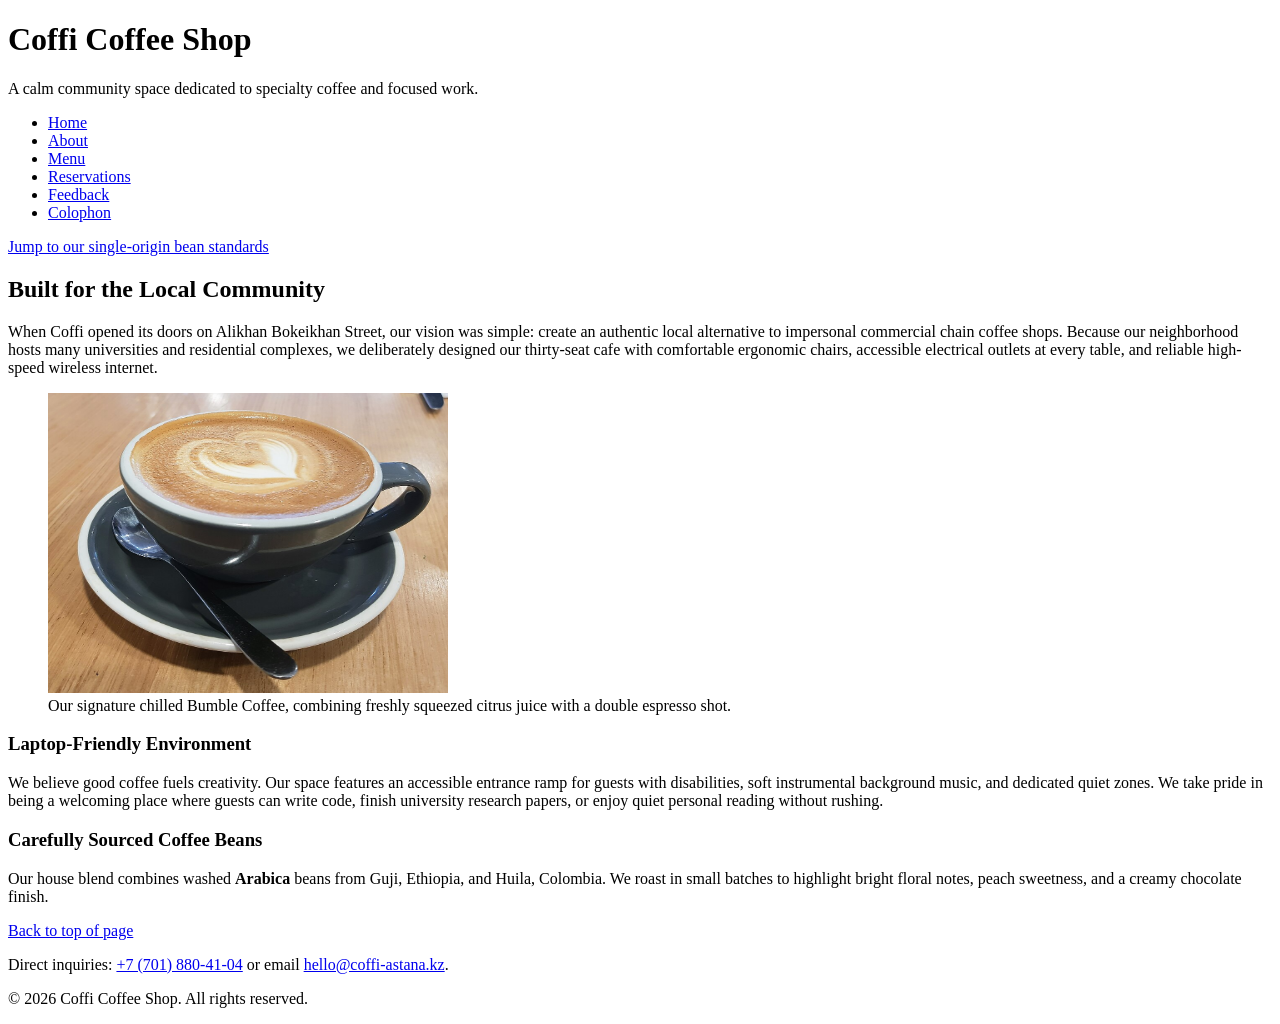
==== about.html @ 6629ebd6 "update author name to Samrat Zhasulan and add Coffi wireframe sketch" ====
<!DOCTYPE html>
<html lang="en">
<head>
  <meta charset="UTF-8">
  <meta name="viewport" content="width=device-width, initial-scale=1.0">
  <meta name="description" content="Discover the story, bean sourcing, and study-friendly atmosphere of Coffi coffee shop on Alikhan Bokeikhan Street in Astana.">
  <meta name="author" content="Samrat Zhasulan">
  <!-- Author: Samrat Zhasulan -->
  <title>About Coffi - Coffee Philosophy and Atmosphere</title>
</head>
<body id="top">
  <header>
    <h1>Coffi Coffee Shop</h1>
    <p>A calm community space dedicated to specialty coffee and focused work.</p>
    <nav>
      <ul>
        <li><a href="index.html">Home</a></li>
        <li><a href="about.html">About</a></li>
        <li><a href="menu.html">Menu</a></li>
        <li><a href="booking.html">Reservations</a></li>
        <li><a href="feedback.html">Feedback</a></li>
        <li><a href="colophon.html">Colophon</a></li>
      </ul>
    </nav>
  </header>
  <main>
    <p><a href="#coffee-standards">Jump to our single-origin bean standards</a></p>
    <!-- Why: I used <article> because the history and community role of Coffi is a complete self-contained narrative. -->
    <article>
      <h2>Built for the Local Community</h2>
      <p>When Coffi opened its doors on Alikhan Bokeikhan Street, our vision was simple: create an authentic local alternative to impersonal commercial chain coffee shops. Because our neighborhood hosts many universities and residential complexes, we deliberately designed our thirty-seat cafe with comfortable ergonomic chairs, accessible electrical outlets at every table, and reliable high-speed wireless internet.</p>
      <figure>
        <img src="images/bumble-coffee.jpg" alt="A freshly prepared cold bumble coffee layered with espresso and natural orange juice" width="400" height="300">
        <figcaption>Our signature chilled Bumble Coffee, combining freshly squeezed citrus juice with a double espresso shot.</figcaption>
      </figure>
      <!-- Why: I used <section> inside the article to group distinct thematic points about workspace accessibility. -->
      <section id="workspace-concept">
        <h3>Laptop-Friendly Environment</h3>
        <p>We believe good coffee fuels creativity. Our space features an accessible entrance ramp for guests with disabilities, soft instrumental background music, and dedicated quiet zones. We take pride in being a welcoming place where guests can write code, finish university research papers, or enjoy quiet personal reading without rushing.</p>
      </section>
      <section id="coffee-standards">
        <h3>Carefully Sourced Coffee Beans</h3>
        <p>Our house blend combines washed <b>Arabica</b> beans from Guji, Ethiopia, and Huila, Colombia. We roast in small batches to highlight bright floral notes, peach sweetness, and a creamy chocolate finish.</p>
        <p><a href="#top">Back to top of page</a></p>
      </section>
    </article>
  </main>
  <footer>
    <p>Direct inquiries: <a href="tel:+77018804104">+7 (701) 880-41-04</a> or email <a href="mailto:hello@coffi-astana.kz">hello@coffi-astana.kz</a>.</p>
    <p>&copy; 2026 Coffi Coffee Shop. All rights reserved.</p>
  </footer>
</body>
</html>
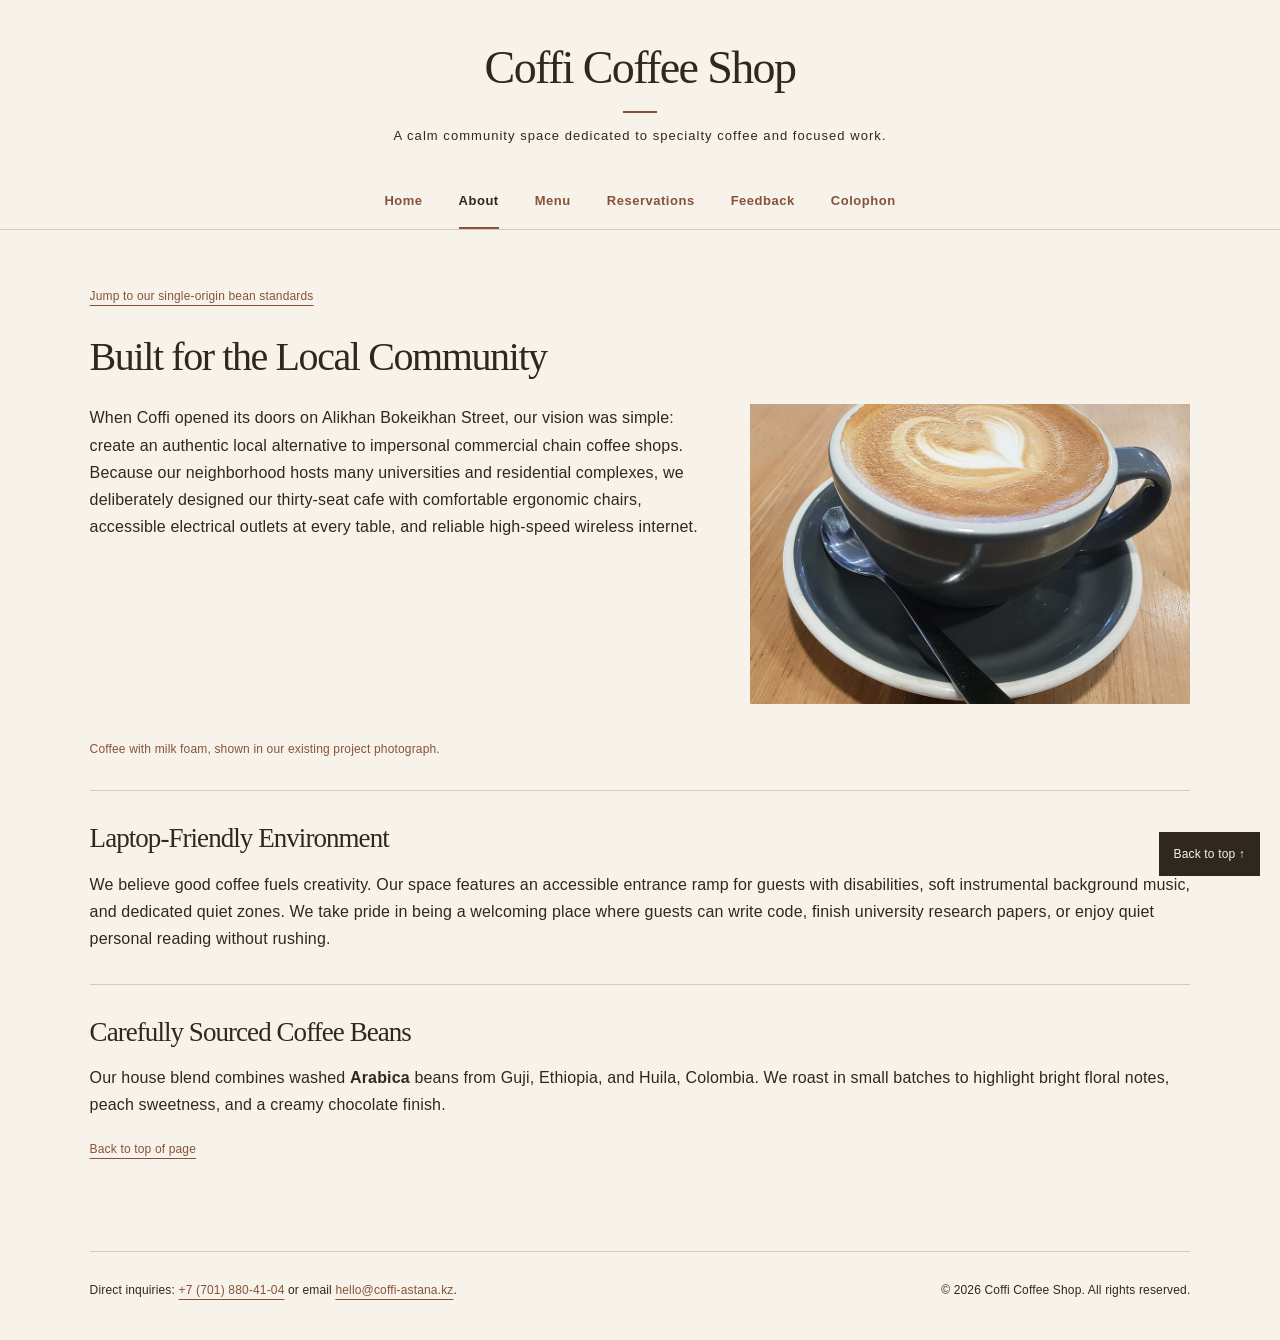
==== commit cb793e54: "Restore Assignment 2 CSS and project assets" ====
--- a/about.html
+++ b/about.html
@@ -7,15 +7,18 @@
   <meta name="author" content="Samrat Zhasulan">
   <!-- Author: Samrat Zhasulan -->
   <title>About Coffi - Coffee Philosophy and Atmosphere</title>
+  <link rel="stylesheet" href="css/base.css">
+  <link rel="stylesheet" href="css/zhasulan.css">
 </head>
-<body id="top">
-  <header>
+<!-- The top id is a unique destination for the back-to-top link. -->
+<body id="top" class="about-page">
+  <header class="site-header">
     <h1>Coffi Coffee Shop</h1>
     <p>A calm community space dedicated to specialty coffee and focused work.</p>
     <nav>
       <ul>
         <li><a href="index.html">Home</a></li>
-        <li><a href="about.html">About</a></li>
+        <li><a href="about.html" aria-current="page">About</a></li>
         <li><a href="menu.html">Menu</a></li>
         <li><a href="booking.html">Reservations</a></li>
         <li><a href="feedback.html">Feedback</a></li>
@@ -23,31 +26,34 @@
       </ul>
     </nav>
   </header>
-  <main>
-    <p><a href="#coffee-standards">Jump to our single-origin bean standards</a></p>
+  <main class="site-main">
+    <p class="jump-link"><a href="#coffee-standards">Jump to our single-origin bean standards</a></p>
     <!-- Why: I used <article> because the history and community role of Coffi is a complete self-contained narrative. -->
-    <article>
+    <article class="about-story">
       <h2>Built for the Local Community</h2>
-      <p>When Coffi opened its doors on Alikhan Bokeikhan Street, our vision was simple: create an authentic local alternative to impersonal commercial chain coffee shops. Because our neighborhood hosts many universities and residential complexes, we deliberately designed our thirty-seat cafe with comfortable ergonomic chairs, accessible electrical outlets at every table, and reliable high-speed wireless internet.</p>
+      <!-- The existing photo and introduction stay together; the image floats inside the paragraph. -->
       <figure>
-        <img src="images/bumble-coffee.jpg" alt="A freshly prepared cold bumble coffee layered with espresso and natural orange juice" width="400" height="300">
-        <figcaption>Our signature chilled Bumble Coffee, combining freshly squeezed citrus juice with a double espresso shot.</figcaption>
+        <p class="photo-story"><img class="story-photo" src="images/bumble-coffee.jpg" alt="A cup of coffee with milk foam on a wooden table" width="400" height="300">
+          When Coffi opened its doors on Alikhan Bokeikhan Street, our vision was simple: create an authentic local alternative to impersonal commercial chain coffee shops. Because our neighborhood hosts many universities and residential complexes, we deliberately designed our thirty-seat cafe with comfortable ergonomic chairs, accessible electrical outlets at every table, and reliable high-speed wireless internet.</p>
+        <figcaption>Coffee with milk foam, shown in our existing project photograph.</figcaption>
       </figure>
       <!-- Why: I used <section> inside the article to group distinct thematic points about workspace accessibility. -->
       <section id="workspace-concept">
         <h3>Laptop-Friendly Environment</h3>
         <p>We believe good coffee fuels creativity. Our space features an accessible entrance ramp for guests with disabilities, soft instrumental background music, and dedicated quiet zones. We take pride in being a welcoming place where guests can write code, finish university research papers, or enjoy quiet personal reading without rushing.</p>
       </section>
+      <!-- This id identifies the single bean-standards section for the jump link. -->
       <section id="coffee-standards">
         <h3>Carefully Sourced Coffee Beans</h3>
         <p>Our house blend combines washed <b>Arabica</b> beans from Guji, Ethiopia, and Huila, Colombia. We roast in small batches to highlight bright floral notes, peach sweetness, and a creamy chocolate finish.</p>
-        <p><a href="#top">Back to top of page</a></p>
+        <p class="jump-link"><a href="#top">Back to top of page</a></p>
       </section>
     </article>
   </main>
-  <footer>
+  <footer class="site-footer">
     <p>Direct inquiries: <a href="tel:+77018804104">+7 (701) 880-41-04</a> or email <a href="mailto:hello@coffi-astana.kz">hello@coffi-astana.kz</a>.</p>
     <p>&copy; 2026 Coffi Coffee Shop. All rights reserved.</p>
   </footer>
+  <a class="back-top" href="#top">Back to top ↑</a>
 </body>
 </html>
--- a/css/base.css
+++ b/css/base.css
@@ -0,0 +1,53 @@
+/* Palette (five colors):
+   #f7f3eb: warm cream reduces glare across the page.
+   #30271f: espresso gives body text strong contrast on cream.
+   #885238: terracotta distinguishes links and primary actions.
+   #d9cbbb: oat separates fields and table rows without heavy lines.
+   white: sets editable fields apart from the cream background.
+   Shared stylesheet. AI-assisted draft; student review is recorded in ai-log.md. */
+:root {
+  --paper: #f7f3eb;
+  --ink: #30271f;
+  --accent: #885238;
+  --line: #d9cbbb;
+  --white: white;
+}
+* { box-sizing: border-box; }
+body { margin: 0; background: var(--paper); color: var(--ink); font-family: Arial, Helvetica, sans-serif; font-size: 16px; line-height: 1.7; letter-spacing: 0.01em; }
+h1, h2, h3, legend { font-family: Georgia, 'Times New Roman', serif; font-weight: 400; line-height: 1.15; letter-spacing: -0.035em; }
+h1 { font-size: 46px; margin: 0; }
+h2 { font-size: 40px; margin: 0 0 24px; }
+h3 { font-size: 27px; margin: 0 0 16px; }
+p { margin: 0 0 20px; }
+a { color: var(--accent); text-underline-offset: 5px; }
+a:hover { color: var(--ink); }
+/* Focus remains visible for keyboard navigation as well as mouse interaction. */
+a:focus, button:focus, input:focus, select:focus, textarea:focus { outline: 2px solid var(--accent); outline-offset: 4px; }
+.site-header { padding: 42px 0 0; text-align: center; border-bottom: 1px solid var(--line); }
+.site-header > p { font-size: 13px; letter-spacing: 0.08em; margin: 12px 24px 28px; }
+/* Centering 1: auto side margins keep the reading area centered on desktop. */
+.site-main, .site-header nav, .site-footer { width: 86%; max-width: 1160px; margin: 0 auto; }
+.site-header nav ul { list-style: none; padding: 0; margin: 0; display: flex; justify-content: center; align-items: center; gap: 36px; }
+.site-header nav a { display: block; padding: 15px 0; text-decoration: none; font-size: 13px; font-weight: 600; letter-spacing: 0.04em; border-bottom: 2px solid var(--paper); }
+/* Attribute selector marks only the current page's navigation link. */
+.site-header nav a[aria-current="page"] { border-color: var(--accent); color: var(--ink); }
+.site-main { padding-top: 56px; padding-bottom: 64px; }
+/* Explicit static positioning keeps normal sections in document flow. */
+.content-section { position: static; }
+/* Parent padding prevents the first heading's margin from collapsing outside main.
+   Paragraphs have only bottom margins so adjacent prose spacing is predictable. */
+.site-footer { padding: 28px 0 40px; border-top: 1px solid var(--line); display: flex; justify-content: space-between; align-items: center; gap: 30px; font-size: 12px; }
+.site-footer p { margin: 0; }
+img { max-width: 100%; object-fit: cover; }
+figure { margin: 0; }
+figcaption { font-size: 12px; line-height: 1.5; margin-top: 12px; color: var(--accent); }
+/* Adjacent sibling: an introductory paragraph immediately following an h2. */
+h2 + p { max-width: 760px; }
+mark { background: var(--line); color: var(--ink); padding: 2px 4px; }
+/* Centering 2: the fixed top link uses grid to center its text in its touch area. */
+.back-top { position: fixed; bottom: 24px; right: 20px; display: grid; place-items: center; min-height: 44px; padding: 0 15px; background: var(--ink); color: var(--paper); text-decoration: none; font-size: 12px; z-index: 2; }
+.back-top:hover { background: var(--accent); color: var(--white); }
+/* Pseudo-element is decorative; all essential navigation text remains in HTML. */
+.site-header h1::after { content: ''; display: block; width: 34px; height: 2px; background: var(--accent); margin: 16px auto 0; }
+button, input, select, textarea { font: inherit; }
+button { cursor: pointer; }
--- a/css/zhasulan.css
+++ b/css/zhasulan.css
@@ -0,0 +1,47 @@
+/* Page ownership: Samrat Zhasulan. AI-assisted draft, pending student review. */
+.jump-link { font-size: 12px; margin-bottom: 28px; }
+/* Grid fits the story and photograph better than flex: both axes align,
+   and the heading spans the two equal fractional columns. */
+.cafe-story { display: grid; grid-template-columns: repeat(2, minmax(0, 1fr)); gap: 24px 48px; }
+.cafe-story > h2 { grid-column: 1 / -1; max-width: 820px; font-size: 58px; }
+.cafe-story > figure { grid-column: 2; grid-row: 2 / span 3; }
+.cafe-story > figure img { width: 100%; height: 440px; }
+.cafe-story > p, .cafe-story > blockquote { grid-column: 1; margin: 0; }
+blockquote { margin: 0; padding: 24px 0 24px 24px; border-left: 2px solid var(--accent); font-family: Georgia, 'Times New Roman', serif; font-size: 22px; line-height: 1.5; }
+blockquote p { margin: 0; }
+.home-page aside { margin: 48px 0 0; padding: 32px; background: var(--ink); color: var(--paper); display: flex; flex-direction: row; flex-wrap: wrap; align-items: center; gap: 24px; }
+.home-page aside > * { flex: 1 1 300px; margin: 0; }
+.opening-hours { padding: 40px 0 0; }
+/* Specificity experiment A: (0,1,0), loses to B's id selector. */
+.opening-hours { border-top: 1px solid var(--accent); }
+/* Specificity experiment B: (1,0,0), wins over A. */
+#visiting-hours { border-top: 2px solid var(--ink); }
+/* Resolution: (1,1,0) explicitly scopes the intended final border without important. */
+#visiting-hours.opening-hours { border-top: 1px solid var(--line); }
+.home-page .opening-hours { margin-top: 40px; }
+/* Float the image inside the existing introductory paragraph so prose wraps
+   beside it. Clear the caption; without clear it would wrap beside the image too. */
+.about-story .story-photo { float: right; width: 40%; height: 300px; margin: 0 0 24px 36px; }
+.about-story figcaption { clear: both; padding-top: 12px; }
+.about-story .photo-story { max-width: none; }
+.about-story > section { padding-top: 32px; border-top: 1px solid var(--line); margin-top: 32px; }
+.menu-layout { display: grid; grid-template-columns: repeat(2, minmax(0, 1fr)); gap: 40px; }
+.menu-layout > .jump-link, .menu-layout > #price-table-section { grid-column: 1 / -1; }
+.menu-layout > .jump-link { margin-bottom: 0; }
+.menu-layout > section { border-top: 1px solid var(--line); padding-top: 28px; }
+#price-table-section { display: grid; grid-template-columns: minmax(0, 2fr) minmax(0, 1fr); gap: 20px 40px; }
+#price-table-section h2 { grid-column: 1 / -1; }
+#price-table-section figure { grid-column: 2; grid-row: 2 / span 2; }
+#price-table-section img { width: 100%; height: 330px; }
+table { border-collapse: collapse; width: 100%; font-size: 14px; }
+caption { text-align: left; margin-bottom: 16px; font-size: 12px; }
+th, td { padding: 14px 10px; text-align: left; border-bottom: 1px solid var(--line); }
+thead { background: var(--ink); color: var(--paper); }
+/* nth-child stripes alternating menu rows without adding classes to each row. */
+tbody tr:nth-child(even) { background: rgba(217, 203, 187, 0.3); }
+td:last-child { white-space: nowrap; }
+.price-note { font-size: 12px; }
+#brewing-guide ol { display: flex; flex-wrap: wrap; flex-direction: row; gap: 16px 32px; padding-left: 22px; }
+#brewing-guide li { flex: 1 1 180px; }
+dt { font-weight: 700; }
+dd { margin: 0 0 16px; }
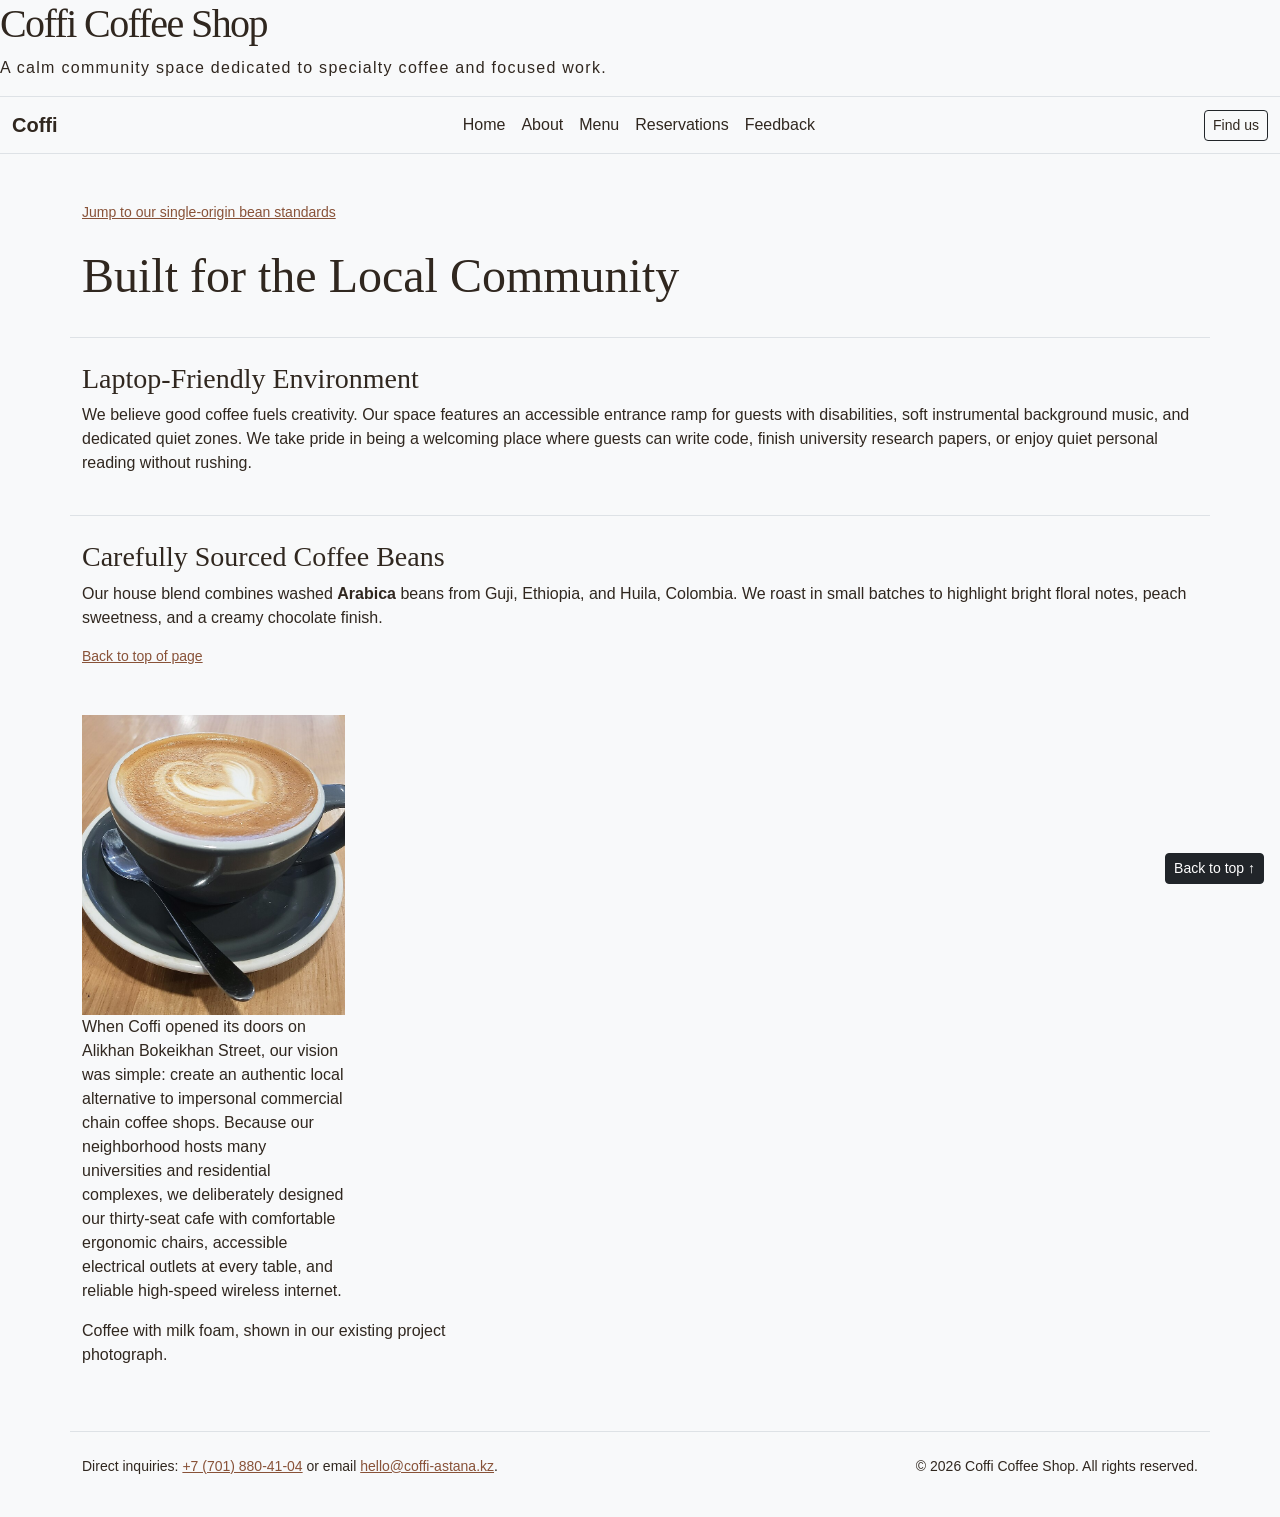
==== commit d35e5258: "Complete Bootstrap assignment assets and documentation" ====
--- a/about.html
+++ b/about.html
@@ -7,53 +7,64 @@
   <meta name="author" content="Samrat Zhasulan">
   <!-- Author: Samrat Zhasulan -->
   <title>About Coffi - Coffee Philosophy and Atmosphere</title>
-  <link rel="stylesheet" href="css/base.css">
-  <link rel="stylesheet" href="css/zhasulan.css">
+  <!-- Bootstrap 5.3.8: official CDN version used for Assignment 3. -->
+  <link href="https://cdn.jsdelivr.net/npm/bootstrap@5.3.8/dist/css/bootstrap.min.css" rel="stylesheet">
+  <link rel="stylesheet" href="css/bootstrap-custom.css">
 </head>
 <!-- The top id is a unique destination for the back-to-top link. -->
-<body id="top" class="about-page">
+<body id="top" class="bg-light about-page">
   <header class="site-header">
     <h1>Coffi Coffee Shop</h1>
     <p>A calm community space dedicated to specialty coffee and focused work.</p>
-    <nav>
-      <ul>
-        <li><a href="index.html">Home</a></li>
-        <li><a href="about.html" aria-current="page">About</a></li>
-        <li><a href="menu.html">Menu</a></li>
-        <li><a href="booking.html">Reservations</a></li>
-        <li><a href="feedback.html">Feedback</a></li>
-        <li><a href="colophon.html">Colophon</a></li>
-      </ul>
+<!-- container-fluid keeps the navigation full-width while the content below uses a constrained container. -->
+    <nav class="navbar navbar-expand-lg navbar-light bg-light border-top border-bottom" aria-label="Primary navigation">
+      <div class="container-fluid">
+        <a class="navbar-brand fw-semibold" href="index.html">Coffi</a>
+        <button class="navbar-toggler" type="button" data-bs-toggle="collapse" data-bs-target="#siteNav" aria-controls="siteNav" aria-expanded="false" aria-label="Toggle navigation">
+          <span class="navbar-toggler-icon"></span>
+        </button>
+        <div class="collapse navbar-collapse" id="siteNav">
+          <ul class="navbar-nav mx-auto mb-2 mb-lg-0">
+            <li class="nav-item"><a class="nav-link" href="index.html">Home</a></li>
+            <li class="nav-item"><a class="nav-link" href="about.html">About</a></li>
+            <li class="nav-item"><a class="nav-link" href="menu.html">Menu</a></li>
+            <li class="nav-item"><a class="nav-link" href="booking.html">Reservations</a></li>
+            <li class="nav-item"><a class="nav-link" href="feedback.html">Feedback</a></li>
+          </ul>
+          <a class="btn btn-outline-dark btn-sm" href="https://2gis.kz/astana/geo/70000001093393499" target="_blank" rel="noopener noreferrer">Find us</a>
+        </div>
+      </div>
     </nav>
   </header>
-  <main class="site-main">
-    <p class="jump-link"><a href="#coffee-standards">Jump to our single-origin bean standards</a></p>
+  <main class="site-main container py-5">
+    <p class="jump-link small mb-4"><a href="#coffee-standards">Jump to our single-origin bean standards</a></p>
     <!-- Why: I used <article> because the history and community role of Coffi is a complete self-contained narrative. -->
-    <article class="about-story">
-      <h2>Built for the Local Community</h2>
+    <article class="about-story row g-4">
+      <h2 class="col-12 display-5">Built for the Local Community</h2>
       <!-- The existing photo and introduction stay together; the image floats inside the paragraph. -->
-      <figure>
-        <p class="photo-story"><img class="story-photo" src="images/bumble-coffee.jpg" alt="A cup of coffee with milk foam on a wooden table" width="400" height="300">
+      <figure class="col-12 col-md-5 order-md-2">
+        <p class="photo-story col-12 col-md-7 order-md-1"><img class="story-photo" src="images/bumble-coffee.jpg" alt="A cup of coffee with milk foam on a wooden table" width="400" height="300">
           When Coffi opened its doors on Alikhan Bokeikhan Street, our vision was simple: create an authentic local alternative to impersonal commercial chain coffee shops. Because our neighborhood hosts many universities and residential complexes, we deliberately designed our thirty-seat cafe with comfortable ergonomic chairs, accessible electrical outlets at every table, and reliable high-speed wireless internet.</p>
         <figcaption>Coffee with milk foam, shown in our existing project photograph.</figcaption>
       </figure>
       <!-- Why: I used <section> inside the article to group distinct thematic points about workspace accessibility. -->
-      <section id="workspace-concept">
+      <section id="workspace-concept" class="col-12 border-top pt-4">
         <h3>Laptop-Friendly Environment</h3>
         <p>We believe good coffee fuels creativity. Our space features an accessible entrance ramp for guests with disabilities, soft instrumental background music, and dedicated quiet zones. We take pride in being a welcoming place where guests can write code, finish university research papers, or enjoy quiet personal reading without rushing.</p>
       </section>
       <!-- This id identifies the single bean-standards section for the jump link. -->
-      <section id="coffee-standards">
+      <section id="coffee-standards" class="col-12 border-top pt-4">
         <h3>Carefully Sourced Coffee Beans</h3>
         <p>Our house blend combines washed <b>Arabica</b> beans from Guji, Ethiopia, and Huila, Colombia. We roast in small batches to highlight bright floral notes, peach sweetness, and a creamy chocolate finish.</p>
-        <p class="jump-link"><a href="#top">Back to top of page</a></p>
+        <p class="jump-link small mb-4"><a href="#top">Back to top of page</a></p>
       </section>
     </article>
   </main>
-  <footer class="site-footer">
+  <footer class="site-footer container py-4 border-top d-flex flex-column flex-md-row justify-content-between gap-3 small text-center text-md-start">
     <p>Direct inquiries: <a href="tel:+77018804104">+7 (701) 880-41-04</a> or email <a href="mailto:hello@coffi-astana.kz">hello@coffi-astana.kz</a>.</p>
     <p>&copy; 2026 Coffi Coffee Shop. All rights reserved.</p>
   </footer>
-  <a class="back-top" href="#top">Back to top ↑</a>
+  <a class="back-top btn btn-dark btn-sm position-fixed bottom-0 end-0 m-3" href="#top">Back to top ↑</a>
+  <script src="https://cdn.jsdelivr.net/npm/bootstrap@5.3.8/dist/js/bootstrap.bundle.min.js"></script>
 </body>
 </html>
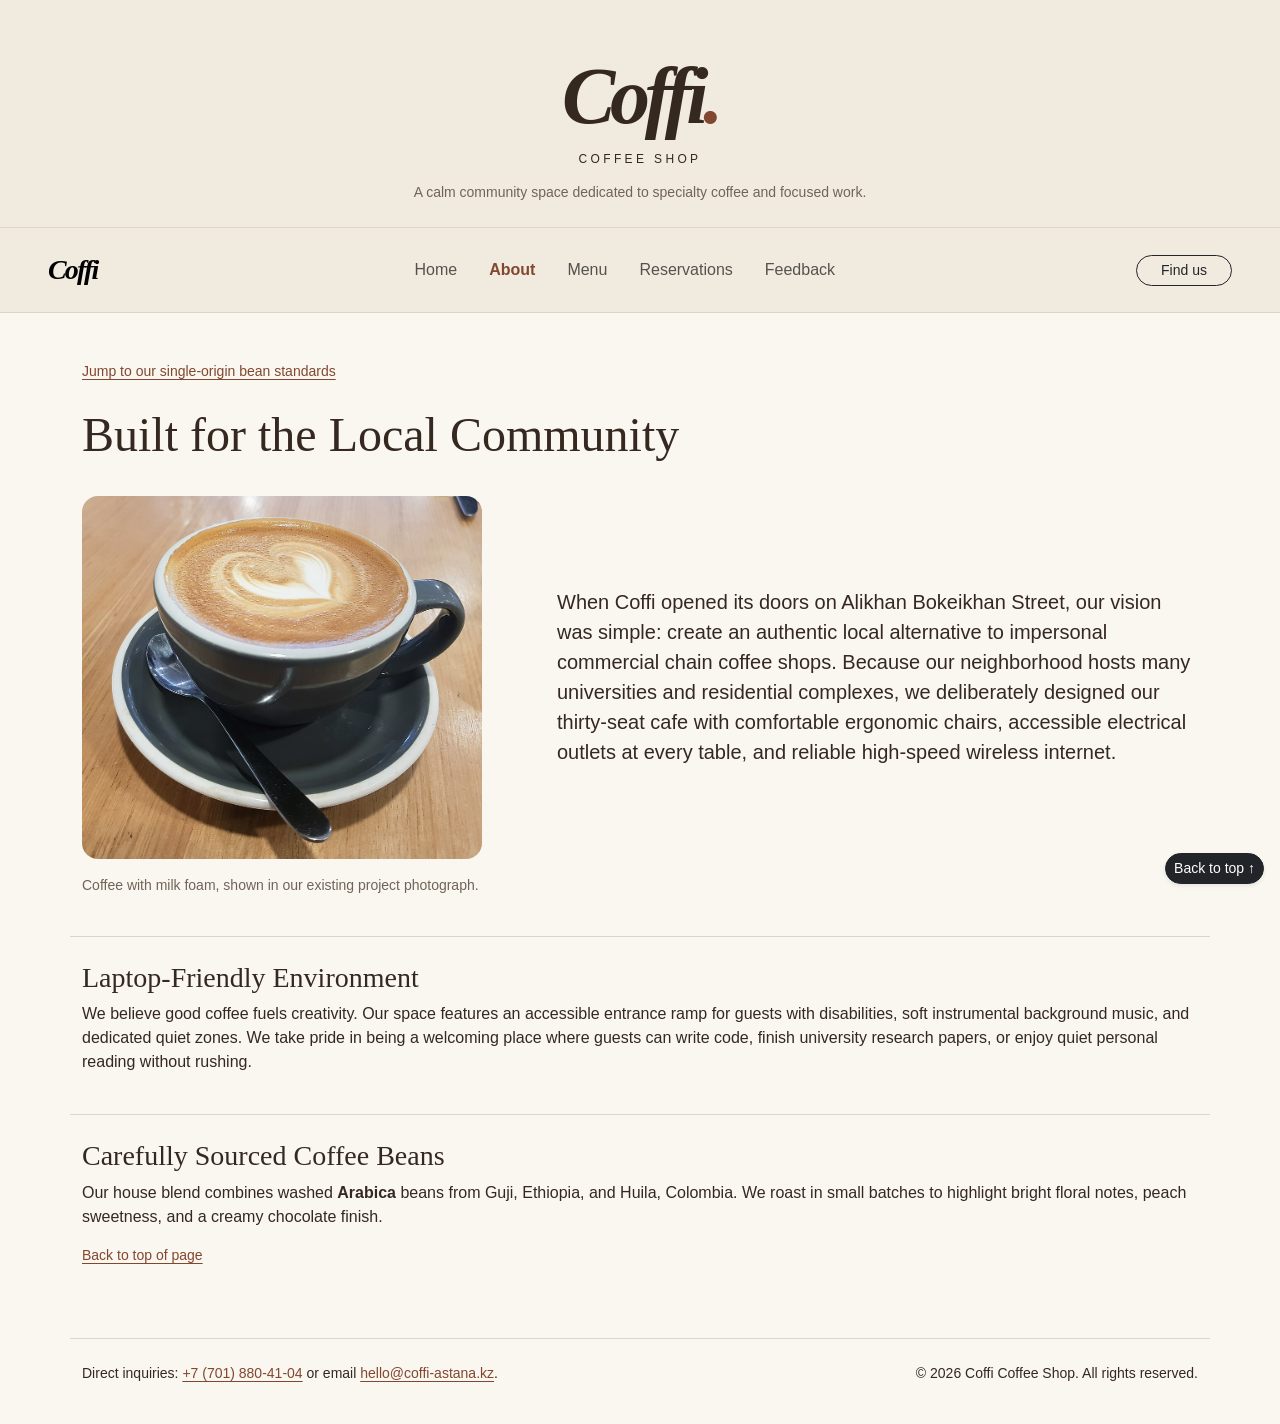
==== commit a722f8df: "Prepare Assignment 3 submission and tidy source files" ====
--- a/about.html
+++ b/about.html
@@ -1,70 +1,142 @@
-<!DOCTYPE html>
+<!doctype html>
 <html lang="en">
-<head>
-  <meta charset="UTF-8">
-  <meta name="viewport" content="width=device-width, initial-scale=1.0">
-  <meta name="description" content="Discover the story, bean sourcing, and study-friendly atmosphere of Coffi coffee shop on Alikhan Bokeikhan Street in Astana.">
-  <meta name="author" content="Samrat Zhasulan">
-  <!-- Author: Samrat Zhasulan -->
-  <title>About Coffi - Coffee Philosophy and Atmosphere</title>
-  <!-- Bootstrap 5.3.8: official CDN version used for Assignment 3. -->
-  <link href="https://cdn.jsdelivr.net/npm/bootstrap@5.3.8/dist/css/bootstrap.min.css" rel="stylesheet">
-  <link rel="stylesheet" href="css/bootstrap-custom.css">
-</head>
-<!-- The top id is a unique destination for the back-to-top link. -->
-<body id="top" class="bg-light about-page">
-  <header class="site-header">
-    <h1>Coffi Coffee Shop</h1>
-    <p>A calm community space dedicated to specialty coffee and focused work.</p>
-<!-- container-fluid keeps the navigation full-width while the content below uses a constrained container. -->
-    <nav class="navbar navbar-expand-lg navbar-light bg-light border-top border-bottom" aria-label="Primary navigation">
-      <div class="container-fluid">
-        <a class="navbar-brand fw-semibold" href="index.html">Coffi</a>
-        <button class="navbar-toggler" type="button" data-bs-toggle="collapse" data-bs-target="#siteNav" aria-controls="siteNav" aria-expanded="false" aria-label="Toggle navigation">
-          <span class="navbar-toggler-icon"></span>
-        </button>
-        <div class="collapse navbar-collapse" id="siteNav">
-          <ul class="navbar-nav mx-auto mb-2 mb-lg-0">
-            <li class="nav-item"><a class="nav-link" href="index.html">Home</a></li>
-            <li class="nav-item"><a class="nav-link" href="about.html">About</a></li>
-            <li class="nav-item"><a class="nav-link" href="menu.html">Menu</a></li>
-            <li class="nav-item"><a class="nav-link" href="booking.html">Reservations</a></li>
-            <li class="nav-item"><a class="nav-link" href="feedback.html">Feedback</a></li>
-          </ul>
-          <a class="btn btn-outline-dark btn-sm" href="https://2gis.kz/astana/geo/70000001093393499" target="_blank" rel="noopener noreferrer">Find us</a>
+  <head>
+    <meta charset="UTF-8" />
+    <meta name="viewport" content="width=device-width, initial-scale=1.0" />
+    <meta
+      name="description"
+      content="Discover the story, bean sourcing, and study-friendly atmosphere of Coffi coffee shop on Alikhan Bokeikhan Street in Astana."
+    />
+    <meta name="author" content="Samrat Zhasulan" />
+    <title>About Coffi - Coffee Philosophy and Atmosphere</title>
+    <!-- Bootstrap 5.3.8 via CDN. -->
+    <link
+      href="https://cdn.jsdelivr.net/npm/bootstrap@5.3.8/dist/css/bootstrap.min.css"
+      rel="stylesheet"
+    />
+    <link rel="stylesheet" href="css/bootstrap-custom.css" />
+  </head>
+  <body id="top" class="about-page">
+    <header class="site-header pt-4 pt-md-5">
+      <h1 class="container text-center mb-3">
+        <span class="brand-wordmark display-1 fw-bold d-block">
+          Coffi<span class="brand-dot" aria-hidden="true">.</span>
+        </span>
+        <span class="brand-caption d-block text-uppercase small mt-2">Coffee Shop</span>
+      </h1>
+      <p class="container text-center text-body-secondary small mb-4 px-4">
+        A calm community space dedicated to specialty coffee and focused work.
+      </p>
+      <!-- Fluid navigation uses the full screen width. -->
+      <nav
+        class="navbar navbar-expand-lg border-top border-bottom py-3"
+        aria-label="Primary navigation"
+      >
+        <div class="container-fluid px-3 px-lg-5">
+          <a class="navbar-brand brand-wordmark fw-bold fs-3" href="index.html">Coffi</a>
+          <button
+            class="navbar-toggler"
+            type="button"
+            data-bs-toggle="collapse"
+            data-bs-target="#siteNav"
+            aria-controls="siteNav"
+            aria-expanded="false"
+            aria-label="Toggle navigation"
+          >
+            <span class="navbar-toggler-icon"></span>
+          </button>
+          <div class="collapse navbar-collapse" id="siteNav">
+            <ul class="navbar-nav mx-auto gap-lg-3 mb-3 mb-lg-0 mt-3 mt-lg-0">
+              <li class="nav-item"><a class="nav-link" href="index.html">Home</a></li>
+              <li class="nav-item">
+                <a class="nav-link active fw-semibold" aria-current="page" href="about.html">
+                  About
+                </a>
+              </li>
+              <li class="nav-item"><a class="nav-link" href="menu.html">Menu</a></li>
+              <li class="nav-item"><a class="nav-link" href="booking.html">Reservations</a></li>
+              <li class="nav-item"><a class="nav-link" href="feedback.html">Feedback</a></li>
+            </ul>
+            <a
+              class="btn btn-outline-dark btn-sm rounded-pill px-4"
+              href="https://2gis.kz/astana/geo/70000001093393499"
+              target="_blank"
+              rel="noopener noreferrer"
+            >
+              Find us
+            </a>
+          </div>
         </div>
-      </div>
-    </nav>
-  </header>
-  <main class="site-main container py-5">
-    <p class="jump-link small mb-4"><a href="#coffee-standards">Jump to our single-origin bean standards</a></p>
-    <!-- Why: I used <article> because the history and community role of Coffi is a complete self-contained narrative. -->
-    <article class="about-story row g-4">
-      <h2 class="col-12 display-5">Built for the Local Community</h2>
-      <!-- The existing photo and introduction stay together; the image floats inside the paragraph. -->
-      <figure class="col-12 col-md-5 order-md-2">
-        <p class="photo-story col-12 col-md-7 order-md-1"><img class="story-photo" src="images/bumble-coffee.jpg" alt="A cup of coffee with milk foam on a wooden table" width="400" height="300">
-          When Coffi opened its doors on Alikhan Bokeikhan Street, our vision was simple: create an authentic local alternative to impersonal commercial chain coffee shops. Because our neighborhood hosts many universities and residential complexes, we deliberately designed our thirty-seat cafe with comfortable ergonomic chairs, accessible electrical outlets at every table, and reliable high-speed wireless internet.</p>
-        <figcaption>Coffee with milk foam, shown in our existing project photograph.</figcaption>
-      </figure>
-      <!-- Why: I used <section> inside the article to group distinct thematic points about workspace accessibility. -->
-      <section id="workspace-concept" class="col-12 border-top pt-4">
-        <h3>Laptop-Friendly Environment</h3>
-        <p>We believe good coffee fuels creativity. Our space features an accessible entrance ramp for guests with disabilities, soft instrumental background music, and dedicated quiet zones. We take pride in being a welcoming place where guests can write code, finish university research papers, or enjoy quiet personal reading without rushing.</p>
-      </section>
-      <!-- This id identifies the single bean-standards section for the jump link. -->
-      <section id="coffee-standards" class="col-12 border-top pt-4">
-        <h3>Carefully Sourced Coffee Beans</h3>
-        <p>Our house blend combines washed <b>Arabica</b> beans from Guji, Ethiopia, and Huila, Colombia. We roast in small batches to highlight bright floral notes, peach sweetness, and a creamy chocolate finish.</p>
-        <p class="jump-link small mb-4"><a href="#top">Back to top of page</a></p>
-      </section>
-    </article>
-  </main>
-  <footer class="site-footer container py-4 border-top d-flex flex-column flex-md-row justify-content-between gap-3 small text-center text-md-start">
-    <p>Direct inquiries: <a href="tel:+77018804104">+7 (701) 880-41-04</a> or email <a href="mailto:hello@coffi-astana.kz">hello@coffi-astana.kz</a>.</p>
-    <p>&copy; 2026 Coffi Coffee Shop. All rights reserved.</p>
-  </footer>
-  <a class="back-top btn btn-dark btn-sm position-fixed bottom-0 end-0 m-3" href="#top">Back to top ↑</a>
-  <script src="https://cdn.jsdelivr.net/npm/bootstrap@5.3.8/dist/js/bootstrap.bundle.min.js"></script>
-</body>
+      </nav>
+    </header>
+    <!-- Container limits line length on wide screens. -->
+    <main class="site-main container py-5">
+      <p class="jump-link small mb-4">
+        <a href="#coffee-standards">Jump to our single-origin bean standards</a>
+      </p>
+      <article class="about-story row g-4">
+        <h2 class="col-12 display-5">Built for the Local Community</h2>
+        <figure class="col-12">
+          <p class="photo-story row g-4 align-items-center">
+            <span class="col-12 col-md-5">
+              <img
+                class="img-fluid rounded-4"
+                src="images/bumble-coffee.jpg"
+                alt="A cup of coffee with milk foam on a wooden table"
+                width="400"
+                height="300"
+              />
+            </span>
+            <span class="col-12 col-md-7 lead">
+              When Coffi opened its doors on Alikhan Bokeikhan Street, our vision was simple: create
+              an authentic local alternative to impersonal commercial chain coffee shops. Because
+              our neighborhood hosts many universities and residential complexes, we deliberately
+              designed our thirty-seat cafe with comfortable ergonomic chairs, accessible electrical
+              outlets at every table, and reliable high-speed wireless internet.
+            </span>
+          </p>
+          <figcaption class="small text-body-secondary mt-3">
+            Coffee with milk foam, shown in our existing project photograph.
+          </figcaption>
+        </figure>
+        <section id="workspace-concept" class="col-12 border-top pt-4">
+          <h3>Laptop-Friendly Environment</h3>
+          <p>
+            We believe good coffee fuels creativity. Our space features an accessible entrance ramp
+            for guests with disabilities, soft instrumental background music, and dedicated quiet
+            zones. We take pride in being a welcoming place where guests can write code, finish
+            university research papers, or enjoy quiet personal reading without rushing.
+          </p>
+        </section>
+        <section id="coffee-standards" class="col-12 border-top pt-4">
+          <h3>Carefully Sourced Coffee Beans</h3>
+          <p>
+            Our house blend combines washed
+            <b>Arabica</b>
+            beans from Guji, Ethiopia, and Huila, Colombia. We roast in small batches to highlight
+            bright floral notes, peach sweetness, and a creamy chocolate finish.
+          </p>
+          <p class="jump-link small mb-4"><a href="#top">Back to top of page</a></p>
+        </section>
+      </article>
+    </main>
+    <footer
+      class="site-footer container py-4 border-top d-flex flex-column flex-md-row justify-content-between gap-3 small text-center text-md-start"
+    >
+      <p>
+        Direct inquiries:
+        <a href="tel:+77018804104">+7 (701) 880-41-04</a>
+        or email
+        <a href="mailto:hello@coffi-astana.kz">hello@coffi-astana.kz</a>.
+      </p>
+      <p>&copy; 2026 Coffi Coffee Shop. All rights reserved.</p>
+    </footer>
+    <a
+      class="back-top btn btn-dark btn-sm rounded-pill position-fixed bottom-0 end-0 m-3 shadow-sm"
+      href="#top"
+    >
+      Back to top ↑
+    </a>
+    <script src="https://cdn.jsdelivr.net/npm/bootstrap@5.3.8/dist/js/bootstrap.bundle.min.js"></script>
+  </body>
 </html>
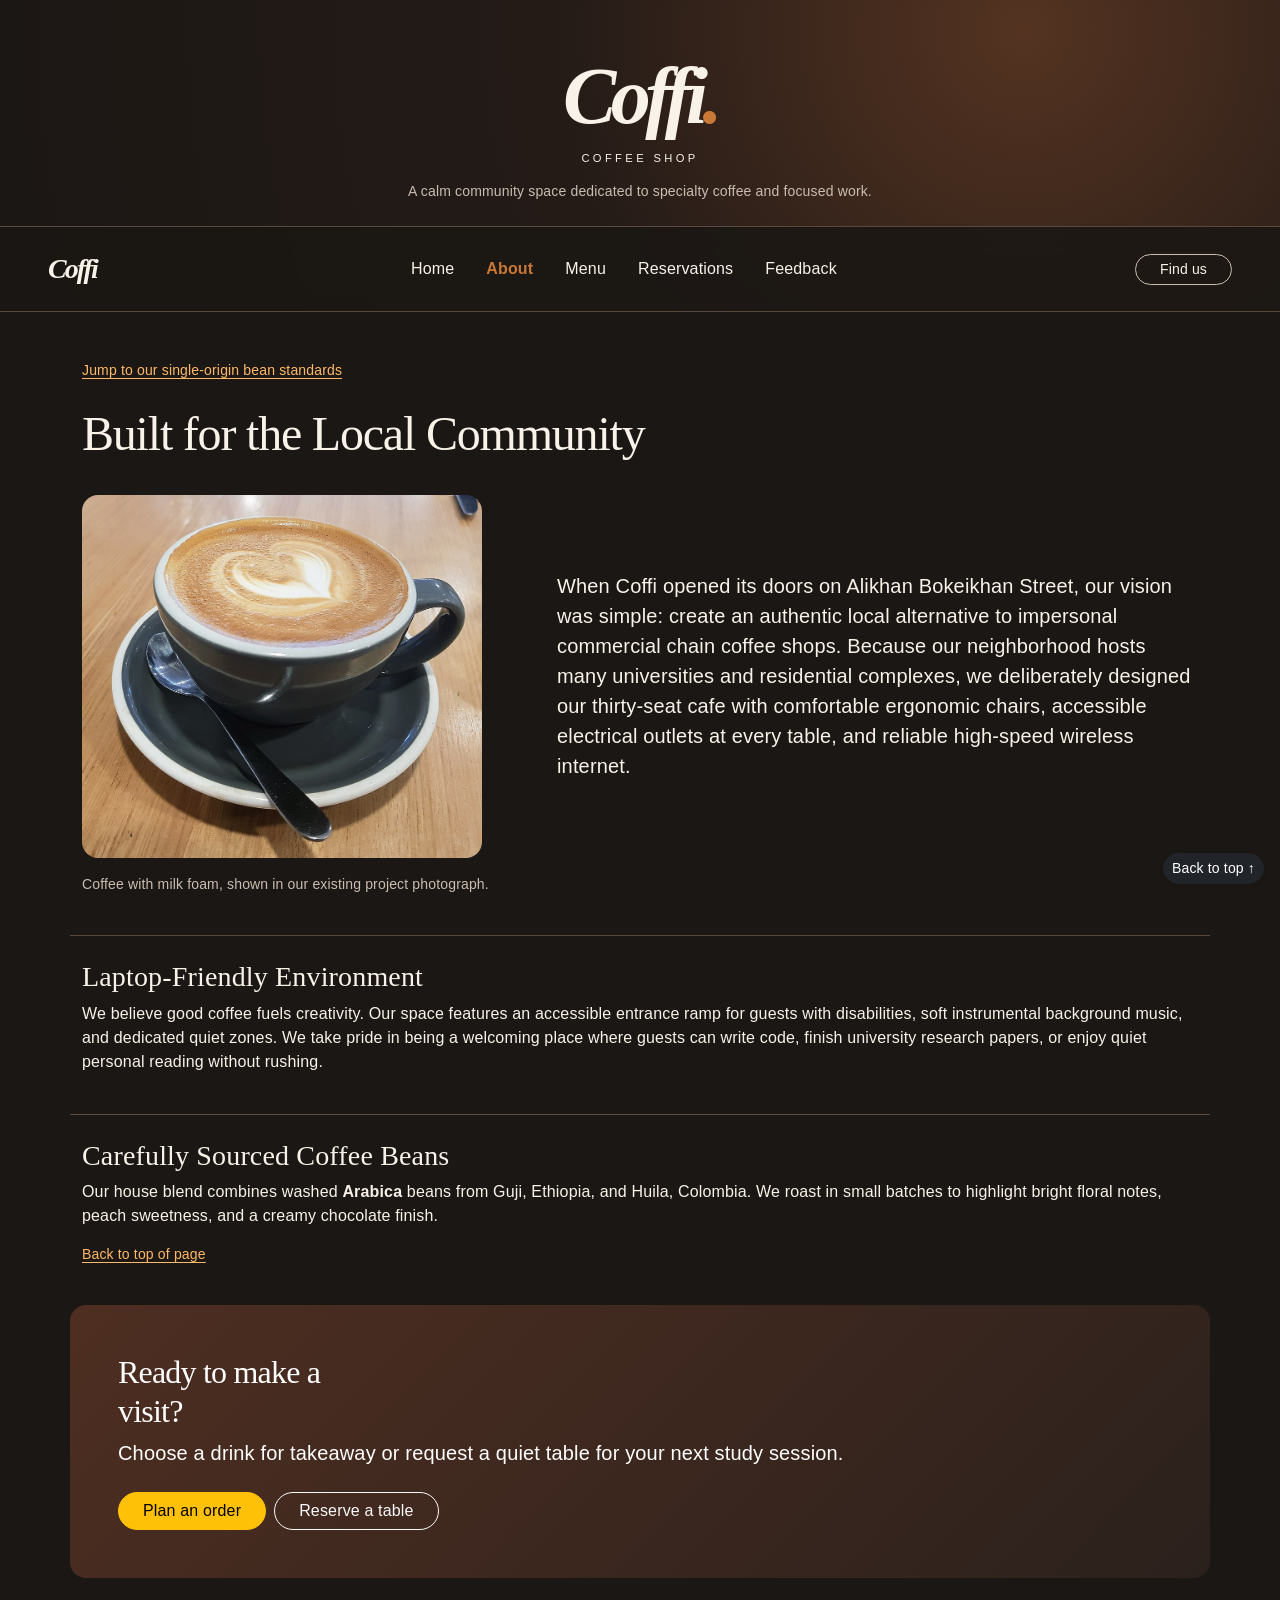
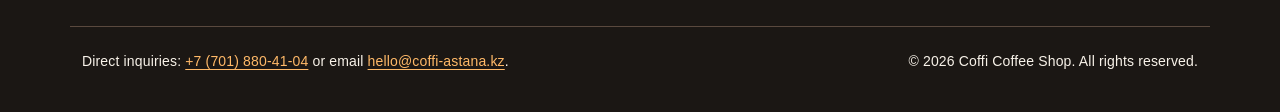
==== commit 3eb6455f: "Redesign Coffi for midterm usability" ====
--- a/about.html
+++ b/about.html
@@ -22,7 +22,9 @@
         <span class="brand-wordmark display-1 fw-bold d-block">
           Coffi<span class="brand-dot" aria-hidden="true">.</span>
         </span>
-        <span class="brand-caption d-block text-uppercase small mt-2">Coffee Shop</span>
+        <span class="brand-caption d-block text-uppercase small mt-2"
+          >Coffee Shop</span
+        >
       </h1>
       <p class="container text-center text-body-secondary small mb-4 px-4">
         A calm community space dedicated to specialty coffee and focused work.
@@ -33,7 +35,9 @@
         aria-label="Primary navigation"
       >
         <div class="container-fluid px-3 px-lg-5">
-          <a class="navbar-brand brand-wordmark fw-bold fs-3" href="index.html">Coffi</a>
+          <a class="navbar-brand brand-wordmark fw-bold fs-3" href="index.html"
+            >Coffi</a
+          >
           <button
             class="navbar-toggler"
             type="button"
@@ -47,15 +51,27 @@
           </button>
           <div class="collapse navbar-collapse" id="siteNav">
             <ul class="navbar-nav mx-auto gap-lg-3 mb-3 mb-lg-0 mt-3 mt-lg-0">
-              <li class="nav-item"><a class="nav-link" href="index.html">Home</a></li>
               <li class="nav-item">
-                <a class="nav-link active fw-semibold" aria-current="page" href="about.html">
+                <a class="nav-link" href="index.html">Home</a>
+              </li>
+              <li class="nav-item">
+                <a
+                  class="nav-link active fw-semibold"
+                  aria-current="page"
+                  href="about.html"
+                >
                   About
                 </a>
               </li>
-              <li class="nav-item"><a class="nav-link" href="menu.html">Menu</a></li>
-              <li class="nav-item"><a class="nav-link" href="booking.html">Reservations</a></li>
-              <li class="nav-item"><a class="nav-link" href="feedback.html">Feedback</a></li>
+              <li class="nav-item">
+                <a class="nav-link" href="menu.html">Menu</a>
+              </li>
+              <li class="nav-item">
+                <a class="nav-link" href="booking.html">Reservations</a>
+              </li>
+              <li class="nav-item">
+                <a class="nav-link" href="feedback.html">Feedback</a>
+              </li>
             </ul>
             <a
               class="btn btn-outline-dark btn-sm rounded-pill px-4"
@@ -88,11 +104,13 @@
               />
             </span>
             <span class="col-12 col-md-7 lead">
-              When Coffi opened its doors on Alikhan Bokeikhan Street, our vision was simple: create
-              an authentic local alternative to impersonal commercial chain coffee shops. Because
-              our neighborhood hosts many universities and residential complexes, we deliberately
-              designed our thirty-seat cafe with comfortable ergonomic chairs, accessible electrical
-              outlets at every table, and reliable high-speed wireless internet.
+              When Coffi opened its doors on Alikhan Bokeikhan Street, our
+              vision was simple: create an authentic local alternative to
+              impersonal commercial chain coffee shops. Because our neighborhood
+              hosts many universities and residential complexes, we deliberately
+              designed our thirty-seat cafe with comfortable ergonomic chairs,
+              accessible electrical outlets at every table, and reliable
+              high-speed wireless internet.
             </span>
           </p>
           <figcaption class="small text-body-secondary mt-3">
@@ -102,10 +120,12 @@
         <section id="workspace-concept" class="col-12 border-top pt-4">
           <h3>Laptop-Friendly Environment</h3>
           <p>
-            We believe good coffee fuels creativity. Our space features an accessible entrance ramp
-            for guests with disabilities, soft instrumental background music, and dedicated quiet
-            zones. We take pride in being a welcoming place where guests can write code, finish
-            university research papers, or enjoy quiet personal reading without rushing.
+            We believe good coffee fuels creativity. Our space features an
+            accessible entrance ramp for guests with disabilities, soft
+            instrumental background music, and dedicated quiet zones. We take
+            pride in being a welcoming place where guests can write code, finish
+            university research papers, or enjoy quiet personal reading without
+            rushing.
           </p>
         </section>
         <section id="coffee-standards" class="col-12 border-top pt-4">
@@ -113,10 +133,35 @@
           <p>
             Our house blend combines washed
             <b>Arabica</b>
-            beans from Guji, Ethiopia, and Huila, Colombia. We roast in small batches to highlight
-            bright floral notes, peach sweetness, and a creamy chocolate finish.
+            beans from Guji, Ethiopia, and Huila, Colombia. We roast in small
+            batches to highlight bright floral notes, peach sweetness, and a
+            creamy chocolate finish.
           </p>
-          <p class="jump-link small mb-4"><a href="#top">Back to top of page</a></p>
+          <p class="jump-link small mb-4">
+            <a href="#top">Back to top of page</a>
+          </p>
+        </section>
+        <section
+          class="col-12 hero-panel rounded-4 p-4 p-md-5 mt-3"
+          aria-labelledby="about-next-step"
+        >
+          <h2 id="about-next-step">Ready to make a visit?</h2>
+          <p class="lead mb-4">
+            Choose a drink for takeaway or request a quiet table for your next
+            study session.
+          </p>
+          <div class="d-flex flex-wrap gap-2">
+            <a
+              class="btn btn-warning rounded-pill px-4"
+              href="menu.html#order-builder"
+              >Plan an order</a
+            >
+            <a
+              class="btn btn-outline-light rounded-pill px-4"
+              href="booking.html"
+              >Reserve a table</a
+            >
+          </div>
         </section>
       </article>
     </main>
@@ -138,5 +183,6 @@
       Back to top ↑
     </a>
     <script src="https://cdn.jsdelivr.net/npm/bootstrap@5.3.8/dist/js/bootstrap.bundle.min.js"></script>
+    <script src="js/coffi.js"></script>
   </body>
 </html>
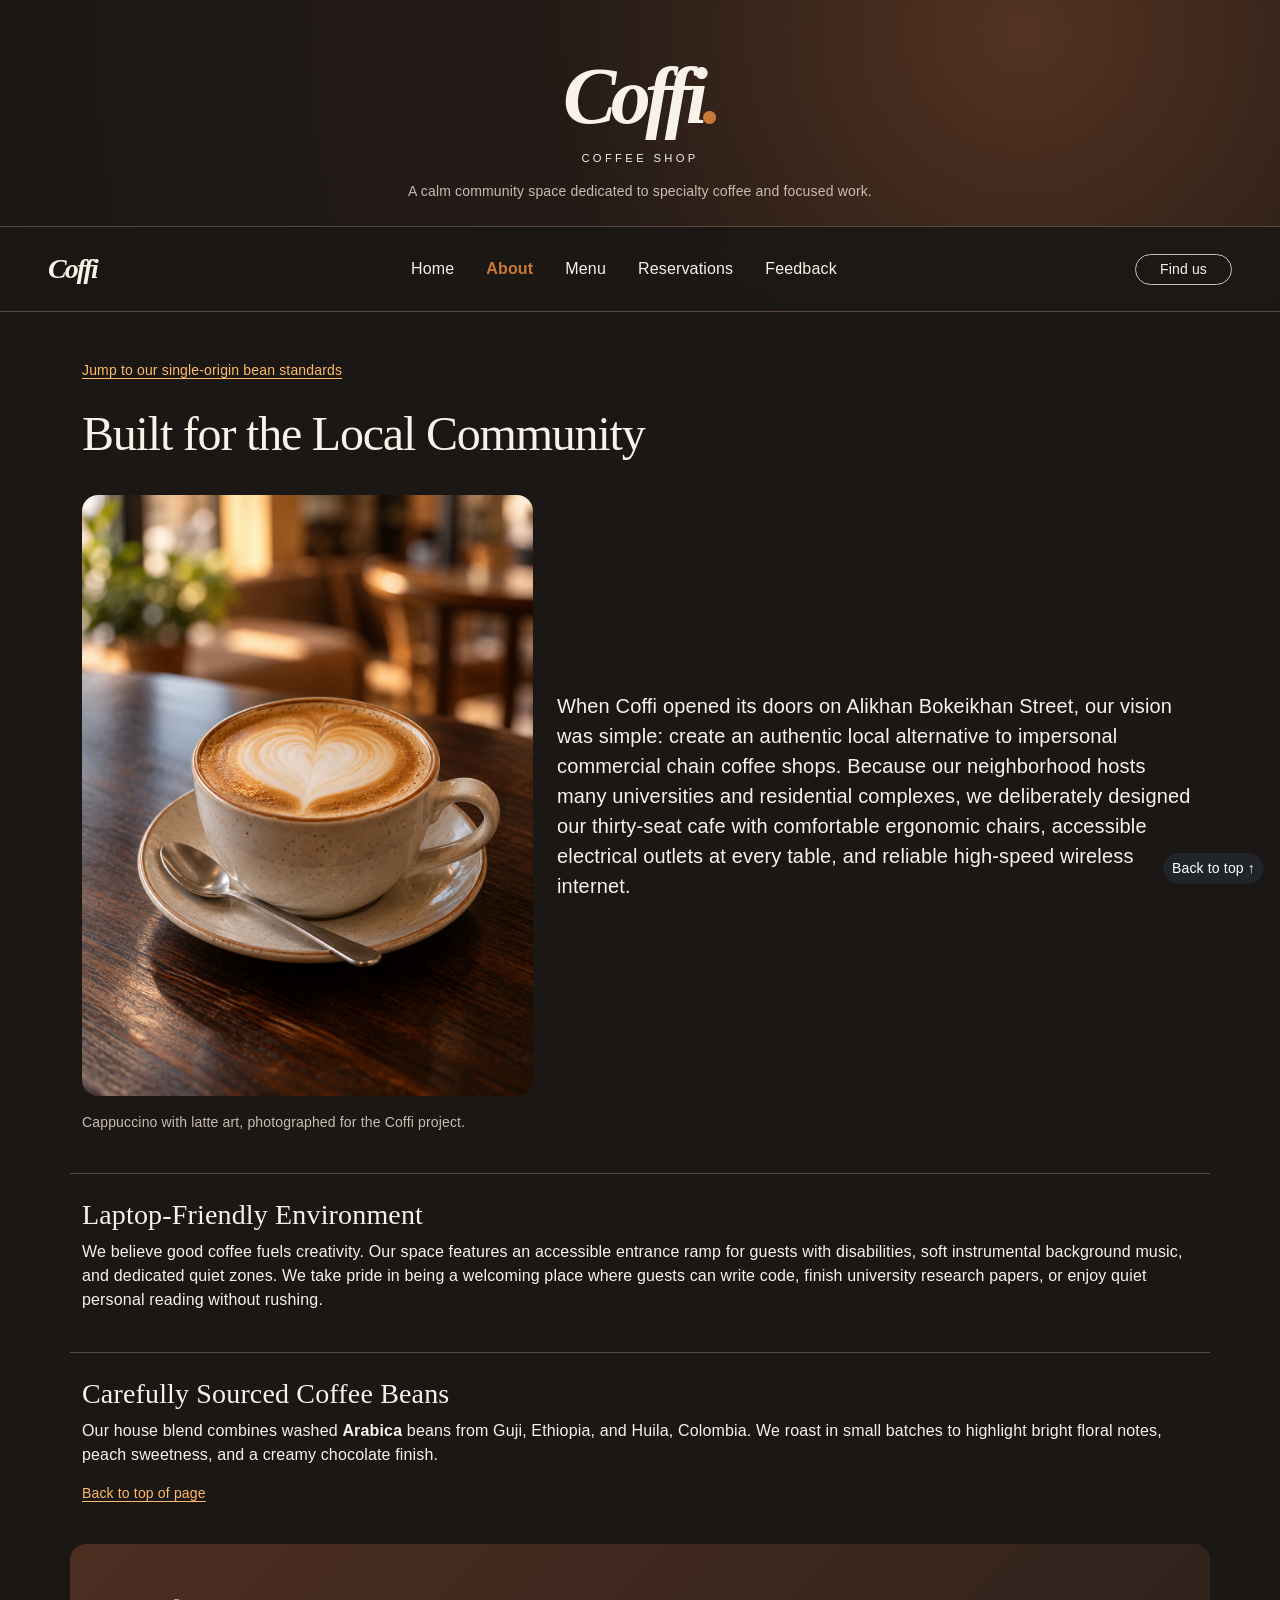
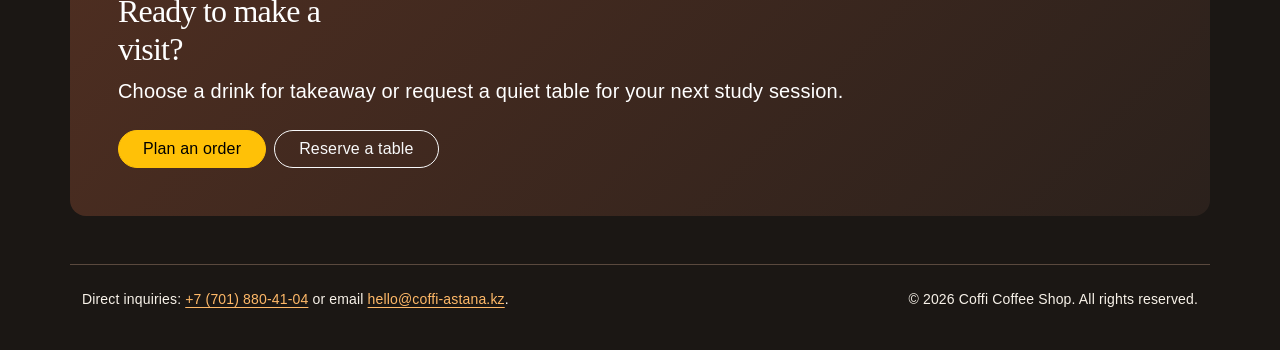
==== commit 241e8687: "Refresh Coffi imagery and action icons" ====
--- a/about.html
+++ b/about.html
@@ -97,10 +97,10 @@
             <span class="col-12 col-md-5">
               <img
                 class="img-fluid rounded-4"
-                src="images/bumble-coffee.jpg"
-                alt="A cup of coffee with milk foam on a wooden table"
-                width="400"
-                height="300"
+                src="images/coffee-cappuccino-generated.png"
+                alt="Cappuccino with latte art on a wooden cafe table"
+                width="1086"
+                height="1448"
               />
             </span>
             <span class="col-12 col-md-7 lead">
@@ -114,7 +114,7 @@
             </span>
           </p>
           <figcaption class="small text-body-secondary mt-3">
-            Coffee with milk foam, shown in our existing project photograph.
+            Cappuccino with latte art, photographed for the Coffi project.
           </figcaption>
         </figure>
         <section id="workspace-concept" class="col-12 border-top pt-4">
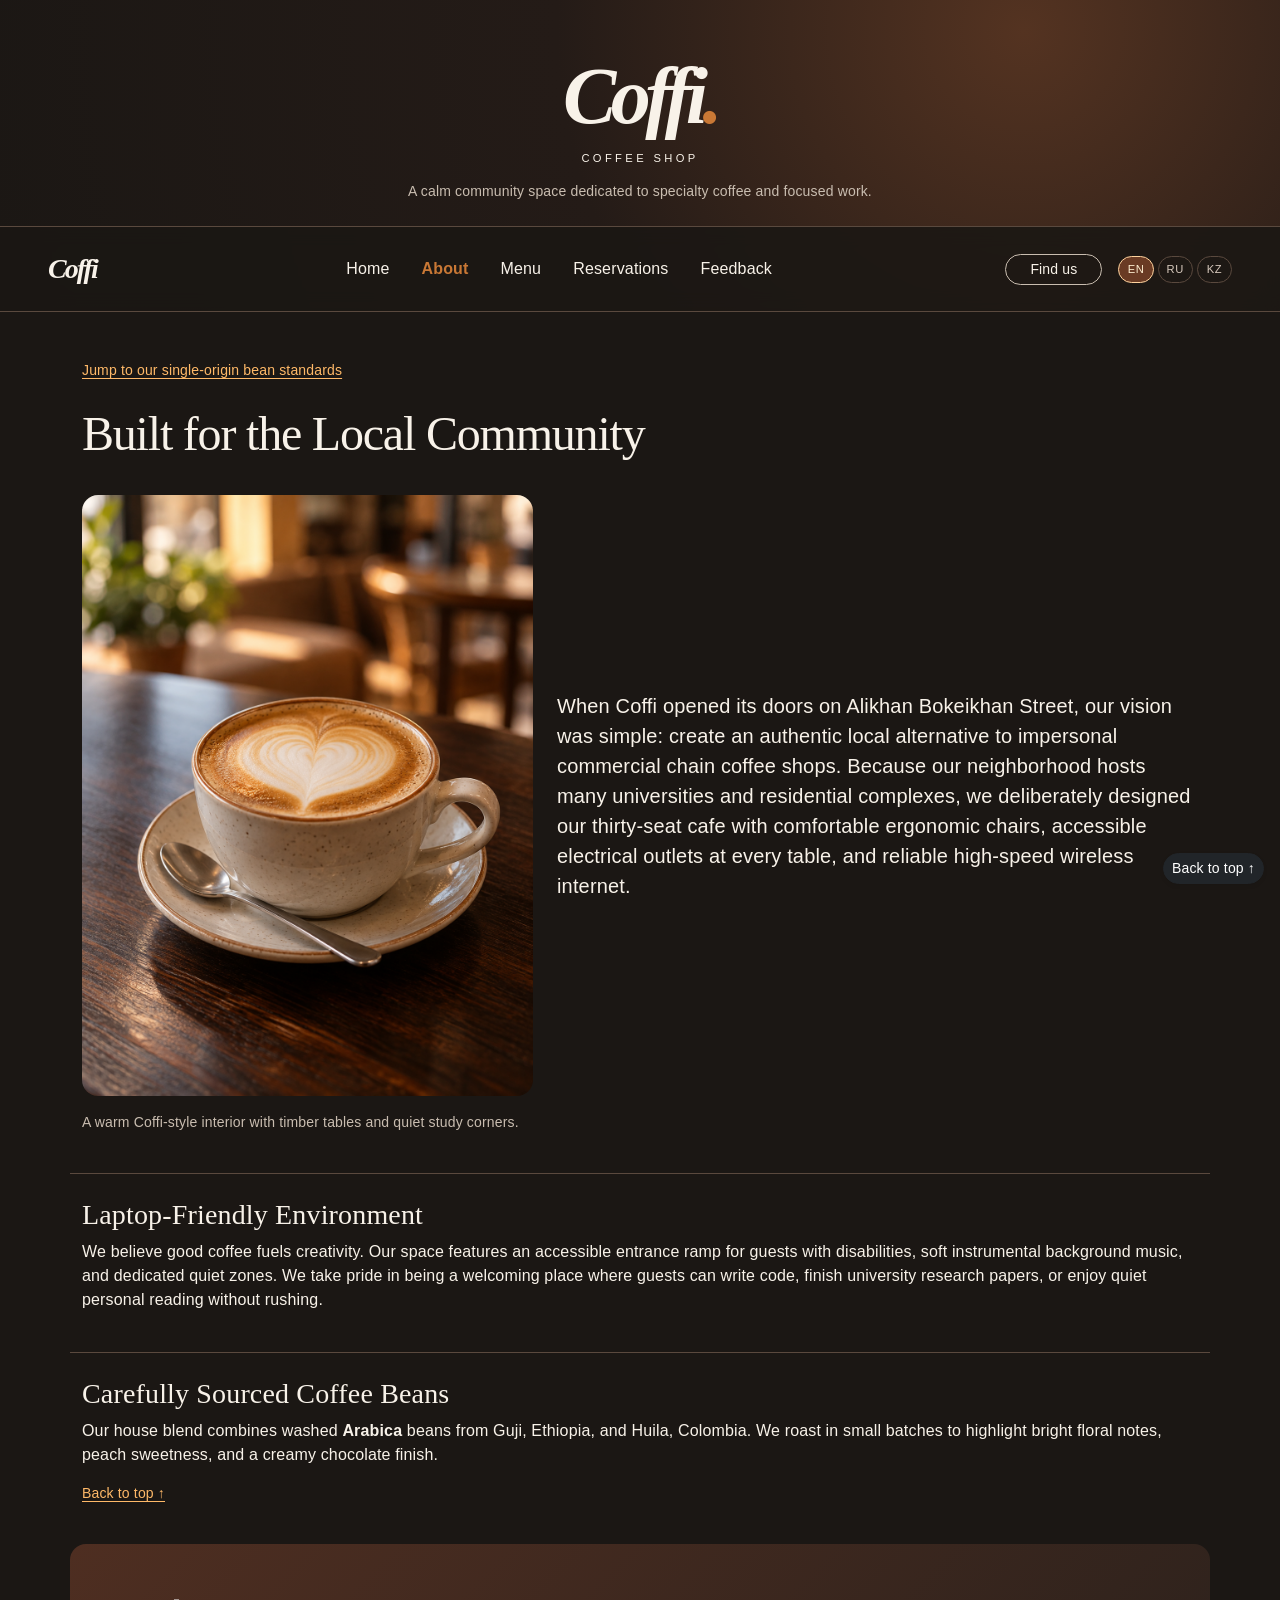
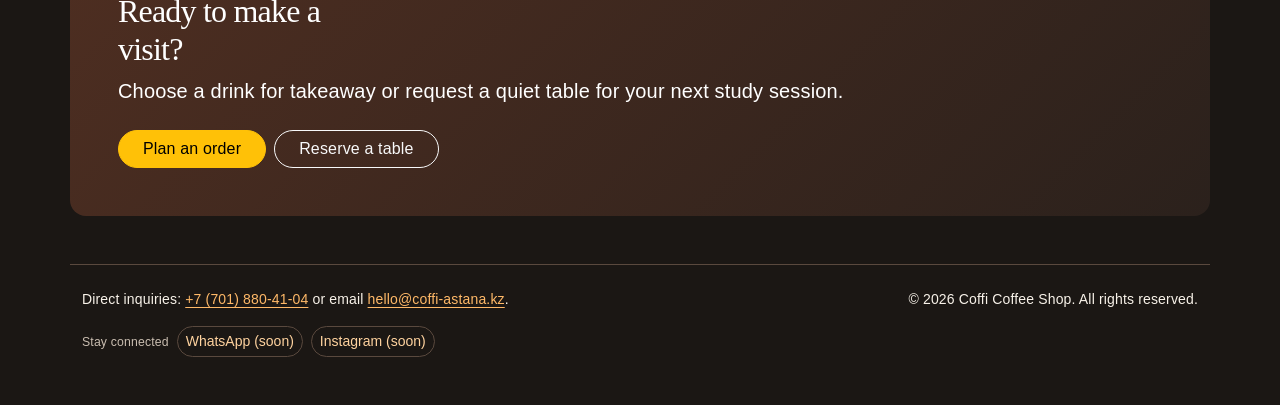
==== commit 1a5f749d: "Add multilingual controls and contact placeholders" ====
--- a/about.html
+++ b/about.html
@@ -183,6 +183,7 @@
       Back to top ↑
     </a>
     <script src="https://cdn.jsdelivr.net/npm/bootstrap@5.3.8/dist/js/bootstrap.bundle.min.js"></script>
-    <script src="js/coffi.js"></script>
+    <script src="js/i18n.js?v=20261005"></script>
+    <script src="js/coffi.js?v=20261005"></script>
   </body>
 </html>
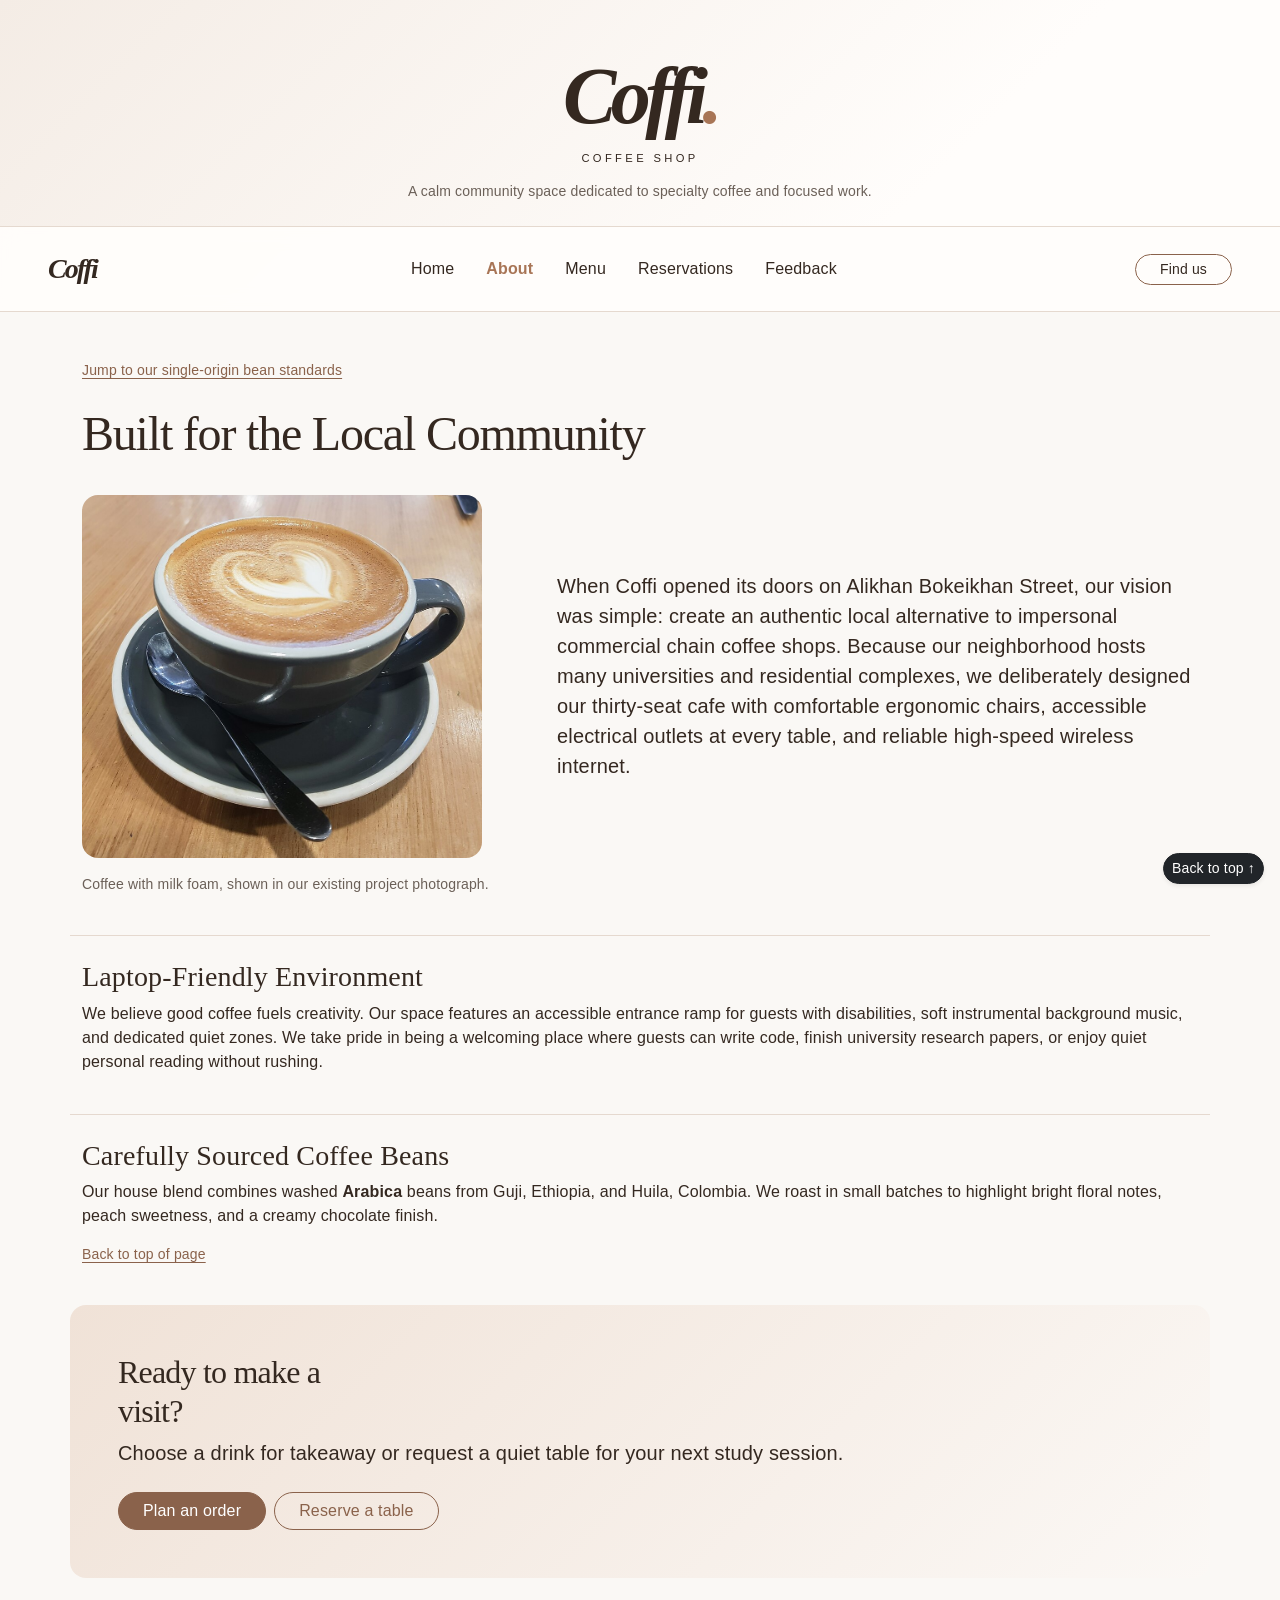
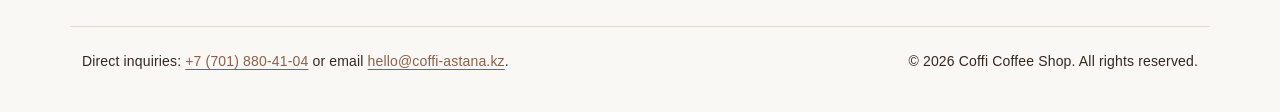
==== commit 6f267f26: "Refresh Coffi site experience and forms" ====
--- a/about.html
+++ b/about.html
@@ -97,10 +97,10 @@
             <span class="col-12 col-md-5">
               <img
                 class="img-fluid rounded-4"
-                src="images/coffee-cappuccino-generated.png"
-                alt="Cappuccino with latte art on a wooden cafe table"
-                width="1086"
-                height="1448"
+                src="images/bumble-coffee.jpg"
+                alt="A cup of coffee with milk foam on a wooden table"
+                width="400"
+                height="300"
               />
             </span>
             <span class="col-12 col-md-7 lead">
@@ -114,7 +114,7 @@
             </span>
           </p>
           <figcaption class="small text-body-secondary mt-3">
-            Cappuccino with latte art, photographed for the Coffi project.
+            Coffee with milk foam, shown in our existing project photograph.
           </figcaption>
         </figure>
         <section id="workspace-concept" class="col-12 border-top pt-4">
@@ -182,8 +182,7 @@
     >
       Back to top ↑
     </a>
-    <script src="https://cdn.jsdelivr.net/npm/bootstrap@5.3.8/dist/js/bootstrap.bundle.min.js"></script>
-    <script src="js/i18n.js?v=20261005"></script>
-    <script src="js/coffi.js?v=20261005"></script>
+    <script src="https://cdn.jsdelivr.net/npm/bootstrap@5.3.8/dist/js/bootstrap.bundle.min.js" defer></script>
+    <script src="js/main.js" defer></script>
   </body>
 </html>
